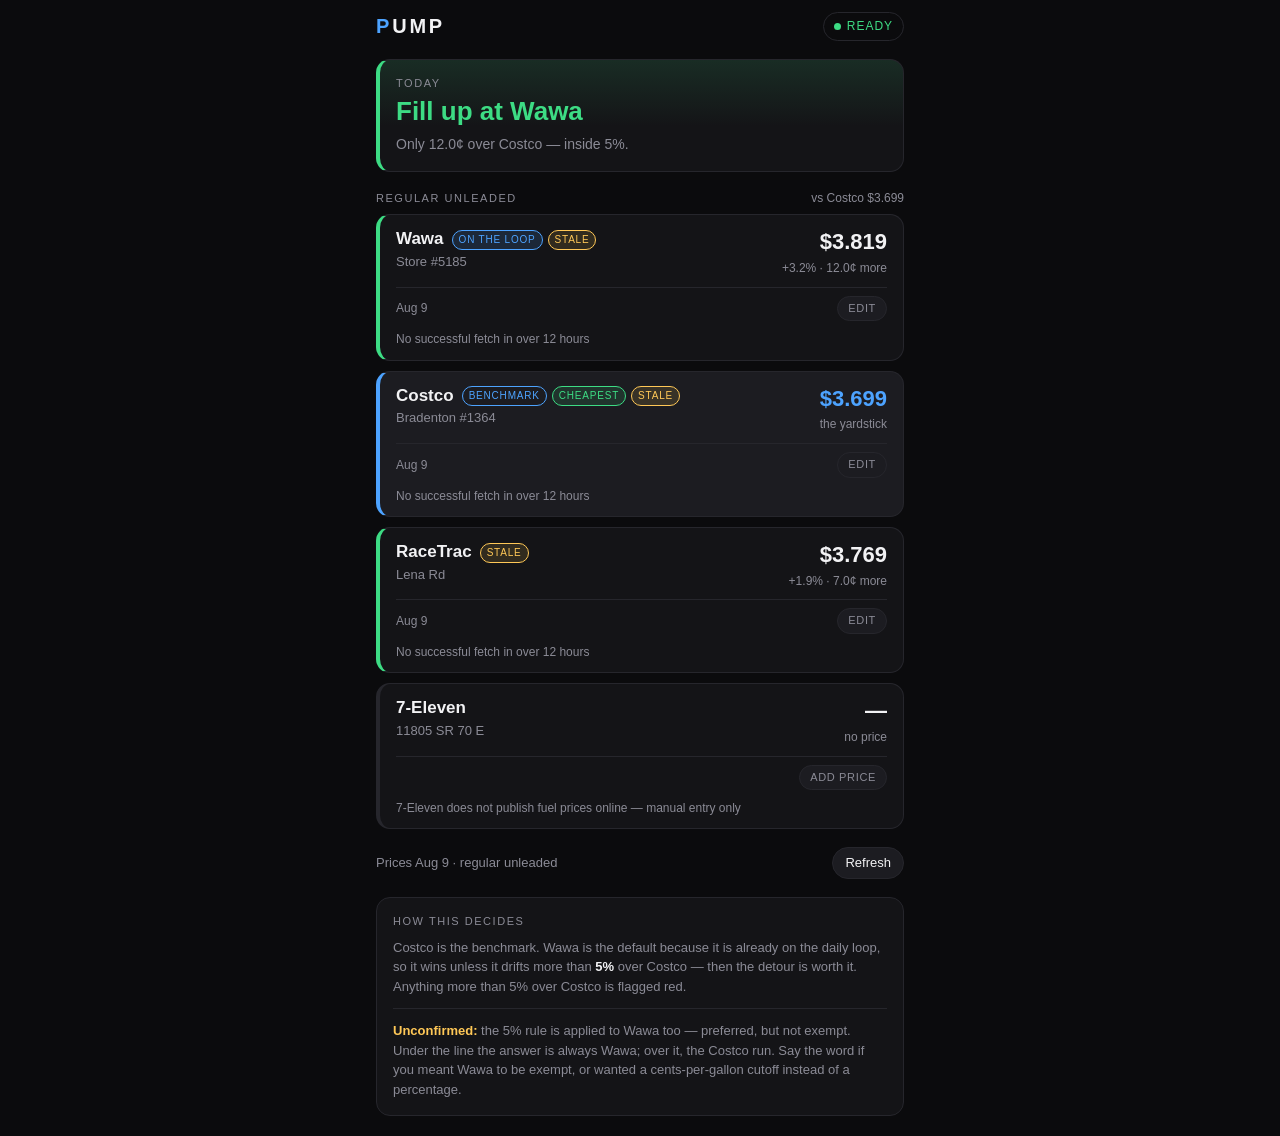
==== gas-prices/index.html @ 71c37ec2 "Add Pump's UI, price fetcher, and scheduled workflow Completes the four-station regular-unleaded tra" ====
<!DOCTYPE html>
<html lang="en">
<head>
  <meta charset="utf-8">
  <title>Pump</title>
  <meta name="viewport" content="width=device-width, initial-scale=1, viewport-fit=cover">
  <meta name="description" content="Regular unleaded at four Bradenton stations, already compared.">
  <meta name="theme-color" content="#0b0b0d">

  <!-- iOS standalone / home screen -->
  <meta name="apple-mobile-web-app-capable" content="yes">
  <meta name="mobile-web-app-capable" content="yes">
  <meta name="apple-mobile-web-app-status-bar-style" content="black-translucent">
  <meta name="apple-mobile-web-app-title" content="Pump">
  <link rel="apple-touch-icon" href="./icons/icon-180.png">

  <!-- All paths are relative so this works from a GitHub Pages subpath. -->
  <link rel="manifest" href="./manifest.json">
  <link rel="icon" href="./icons/icon-192.png">
  <link rel="stylesheet" href="./css/style.css">
</head>
<body>
  <main class="app">

    <header class="topbar">
      <h1 class="wordmark">Pump</h1>
      <span id="status" class="status status--idle" role="status" aria-live="polite">loading</span>
    </header>

    <!-- The answer. Everything below this is the reasoning. -->
    <section id="verdict" class="verdict verdict--unknown" aria-label="Verdict">
      <p class="verdict__label">Today</p>
      <h2 id="verdict-headline" class="verdict__headline">…</h2>
      <p id="verdict-detail" class="verdict__detail"></p>
    </section>

    <!-- Stations -->
    <section aria-label="Stations">
      <div class="section-head">
        <p class="section-label">Regular unleaded</p>
        <p id="benchmark-note" class="section-note"></p>
      </div>
      <ul id="stations" class="stations"></ul>
    </section>

    <!-- Meta -->
    <section class="meta" aria-label="Data freshness">
      <div class="meta__row">
        <span id="updated" class="meta__updated">—</span>
        <button id="refresh" class="btn btn--small" type="button">Refresh</button>
      </div>
      <p id="data-error" class="meta__error is-hidden" role="alert"></p>
      <button id="clear-all" class="btn btn--tiny is-hidden" type="button">Clear all typed prices</button>
    </section>

    <!-- The rule, stated plainly, because it is a judgement call and not a fact. -->
    <section class="rule" aria-label="How this decides">
      <p class="section-label">How this decides</p>
      <p class="rule__body">
        Costco is the benchmark. Wawa is the default because it is already on
        the daily loop, so it wins unless it drifts more than
        <strong>5%</strong> over Costco — then the detour is worth it. Anything
        more than 5% over Costco is flagged red.
      </p>
      <p class="rule__flag">
        <strong>Unconfirmed:</strong> the 5% rule is applied to Wawa too —
        preferred, but not exempt. Under the line the answer is always Wawa;
        over it, the Costco run. Say the word if you meant Wawa to be exempt,
        or wanted a cents-per-gallon cutoff instead of a percentage.
      </p>
    </section>

  </main>

  <script type="module" src="./js/app.js"></script>
</body>
</html>
---- gas-prices/css/style.css ----
/* Pump — dark, mobile-first, one column.
 *
 * The accent is blue on purpose: red / amber / green are load-bearing here
 * (over the line, make the trip, fill up), so the brand colour has to stay
 * out of that vocabulary entirely.
 */

:root {
  --bg: #0b0b0d;
  --surface: #141417;
  --surface-hi: #1c1c21;
  --line: #26262c;
  --text: #f2f2f4;
  --muted: #8b8b96;
  --accent: #4da3ff;
  --accent-dim: rgba(77, 163, 255, 0.14);

  --ok: #3ddc84;
  --ok-dim: rgba(61, 220, 132, 0.12);
  --warn: #ffc857;
  --warn-dim: rgba(255, 200, 87, 0.12);
  --bad: #ff5c5c;
  --bad-dim: rgba(255, 92, 92, 0.12);

  --radius: 14px;
  --pad: 16px;
}

* { box-sizing: border-box; }

.is-hidden { display: none; }

html, body {
  margin: 0;
  background: var(--bg);
  color: var(--text);
  font: 16px/1.4 -apple-system, BlinkMacSystemFont, "Segoe UI", Roboto, sans-serif;
  -webkit-font-smoothing: antialiased;
  overscroll-behavior-y: none;
}

button { font: inherit; color: inherit; }

/* Safe areas: iOS notch at the top, home indicator at the bottom. */
.app {
  max-width: 560px;
  margin: 0 auto;
  padding:
    calc(env(safe-area-inset-top) + 12px)
    calc(env(safe-area-inset-right) + var(--pad))
    calc(env(safe-area-inset-bottom) + 20px)
    calc(env(safe-area-inset-left) + var(--pad));
  display: flex;
  flex-direction: column;
  gap: 18px;
}

/* -- top bar -------------------------------------------------------------- */

.topbar {
  display: flex;
  align-items: center;
  justify-content: space-between;
  gap: 12px;
}

.wordmark {
  margin: 0;
  font-size: 20px;
  font-weight: 700;
  letter-spacing: 0.14em;
  text-transform: uppercase;
}
.wordmark::first-letter { color: var(--accent); }

.status {
  font-size: 12px;
  letter-spacing: 0.08em;
  text-transform: uppercase;
  padding: 5px 10px;
  border-radius: 999px;
  border: 1px solid var(--line);
  color: var(--muted);
  white-space: nowrap;
}
.status::before {
  content: "";
  display: inline-block;
  width: 7px; height: 7px;
  border-radius: 50%;
  margin-right: 6px;
  vertical-align: middle;
  background: currentColor;
}
.status--loading { color: var(--muted); }
.status--ok { color: var(--ok); }
.status--warn { color: var(--warn); }
.status--error { color: var(--bad); }

/* -- verdict -------------------------------------------------------------- */

.verdict {
  background: var(--surface);
  border: 1px solid var(--line);
  border-left-width: 4px;
  border-radius: var(--radius);
  padding: var(--pad);
}
.verdict--good { border-left-color: var(--ok); background: linear-gradient(var(--ok-dim), transparent 60%), var(--surface); }
.verdict--warn { border-left-color: var(--warn); background: linear-gradient(var(--warn-dim), transparent 60%), var(--surface); }
.verdict--unknown { border-left-color: var(--line); }

.verdict__label {
  margin: 0 0 6px;
  font-size: 11px;
  letter-spacing: 0.14em;
  text-transform: uppercase;
  color: var(--muted);
}
.verdict__headline {
  margin: 0;
  font-size: 26px;
  line-height: 1.15;
  font-weight: 700;
}
.verdict--good .verdict__headline { color: var(--ok); }
.verdict--warn .verdict__headline { color: var(--warn); }

.verdict__detail {
  margin: 8px 0 0;
  font-size: 14px;
  color: var(--muted);
}

/* -- section headings ----------------------------------------------------- */

.section-head {
  display: flex;
  align-items: baseline;
  justify-content: space-between;
  gap: 10px;
  margin-bottom: 8px;
}
.section-label {
  margin: 0;
  font-size: 11px;
  letter-spacing: 0.14em;
  text-transform: uppercase;
  color: var(--muted);
}
.section-note {
  margin: 0;
  font-size: 12px;
  color: var(--muted);
}

/* -- stations ------------------------------------------------------------- */

.stations {
  list-style: none;
  margin: 0;
  padding: 0;
  display: flex;
  flex-direction: column;
  gap: 10px;
}

.station {
  background: var(--surface);
  border: 1px solid var(--line);
  border-left-width: 4px;
  border-radius: var(--radius);
  padding: 12px var(--pad);
  display: grid;
  grid-template-columns: 1fr auto;
  gap: 2px 12px;
}
.station--good { border-left-color: var(--ok); }
.station--bad { border-left-color: var(--bad); }
.station--benchmark { border-left-color: var(--accent); }
.station--unknown { border-left-color: var(--line); }

.station.is-cheapest { background: var(--surface-hi); }

.station__who { min-width: 0; }

.station__name {
  font-size: 17px;
  font-weight: 600;
  color: var(--text);
  text-decoration: none;
}
.station__name:hover { color: var(--accent); }

.station__where {
  margin: 2px 0 0;
  font-size: 13px;
  color: var(--muted);
}

.station__tags {
  display: inline-flex;
  flex-wrap: wrap;
  gap: 5px;
  margin-left: 8px;
  vertical-align: middle;
}
.tag {
  font-size: 10px;
  letter-spacing: 0.08em;
  text-transform: uppercase;
  padding: 2px 6px;
  border-radius: 999px;
  border: 1px solid var(--line);
  color: var(--muted);
  white-space: nowrap;
}
.tag--pref { color: var(--accent); border-color: var(--accent); background: var(--accent-dim); }
.tag--bench { color: var(--accent); border-color: var(--accent); }
.tag--cheap { color: var(--ok); border-color: var(--ok); background: var(--ok-dim); }
.tag--manual { color: var(--text); }
.tag--stale { color: var(--warn); border-color: var(--warn); background: var(--warn-dim); }

.station__what { text-align: right; white-space: nowrap; }

.station__price {
  margin: 0;
  font-size: 22px;
  font-weight: 700;
  font-variant-numeric: tabular-nums;
}
.station--bad .station__price { color: var(--bad); }
.station--benchmark .station__price { color: var(--accent); }

.station__delta {
  margin: 2px 0 0;
  font-size: 12px;
  color: var(--muted);
  font-variant-numeric: tabular-nums;
}
.station--bad .station__delta { color: var(--bad); }

.station__foot {
  grid-column: 1 / -1;
  display: flex;
  align-items: center;
  justify-content: space-between;
  gap: 10px;
  margin-top: 8px;
  padding-top: 8px;
  border-top: 1px solid var(--line);
}
.station__age { font-size: 12px; color: var(--muted); }
.station__actions { display: flex; gap: 6px; }

.station__note {
  grid-column: 1 / -1;
  margin: 8px 0 0;
  font-size: 12px;
  line-height: 1.35;
  color: var(--muted);
}

/* -- buttons -------------------------------------------------------------- */

.btn {
  background: var(--surface-hi);
  border: 1px solid var(--line);
  border-radius: 999px;
  padding: 7px 14px;
  cursor: pointer;
  -webkit-tap-highlight-color: transparent;
}
.btn:hover { border-color: var(--accent); color: var(--accent); }
.btn:active { transform: translateY(1px); }

.btn--small { font-size: 13px; padding: 6px 12px; }
.btn--tiny {
  font-size: 11px;
  letter-spacing: 0.06em;
  text-transform: uppercase;
  padding: 4px 10px;
  color: var(--muted);
}

/* -- manual price entry --------------------------------------------------- */

.editor {
  grid-column: 1 / -1;
  display: flex;
  flex-wrap: wrap;
  align-items: center;
  gap: 8px;
  margin-top: 10px;
}

.editor__input {
  flex: 1 1 120px;
  min-width: 0;
  background: var(--bg);
  border: 1px solid var(--accent);
  border-radius: 10px;
  color: var(--text);
  /* 16px keeps iOS from zooming the viewport when the field takes focus. */
  font: 16px/1 -apple-system, BlinkMacSystemFont, "Segoe UI", Roboto, sans-serif;
  font-variant-numeric: tabular-nums;
  padding: 10px 12px;
}
.editor__input:focus { outline: 2px solid var(--accent-dim); outline-offset: 1px; }

/* The number spinners are useless at a 0.001 step on a phone. */
.editor__input::-webkit-outer-spin-button,
.editor__input::-webkit-inner-spin-button { -webkit-appearance: none; margin: 0; }
.editor__input { -moz-appearance: textfield; appearance: textfield; }

.editor__error {
  flex: 1 0 100%;
  margin: 0;
  font-size: 12px;
  color: var(--bad);
}

/* -- meta ----------------------------------------------------------------- */

.meta { display: flex; flex-direction: column; gap: 8px; }
.meta__row {
  display: flex;
  align-items: center;
  justify-content: space-between;
  gap: 12px;
}
.meta__updated { font-size: 13px; color: var(--muted); }
.meta__error { margin: 0; font-size: 13px; color: var(--bad); }
.meta .btn--tiny { align-self: flex-start; }

/* -- the rule ------------------------------------------------------------- */

.rule {
  background: var(--surface);
  border: 1px solid var(--line);
  border-radius: var(--radius);
  padding: var(--pad);
}
.rule__body {
  margin: 8px 0 0;
  font-size: 13px;
  line-height: 1.5;
  color: var(--muted);
}
.rule__body strong { color: var(--text); }

.rule__flag {
  margin: 12px 0 0;
  padding-top: 12px;
  border-top: 1px solid var(--line);
  font-size: 13px;
  line-height: 1.5;
  color: var(--muted);
}
.rule__flag strong { color: var(--warn); }
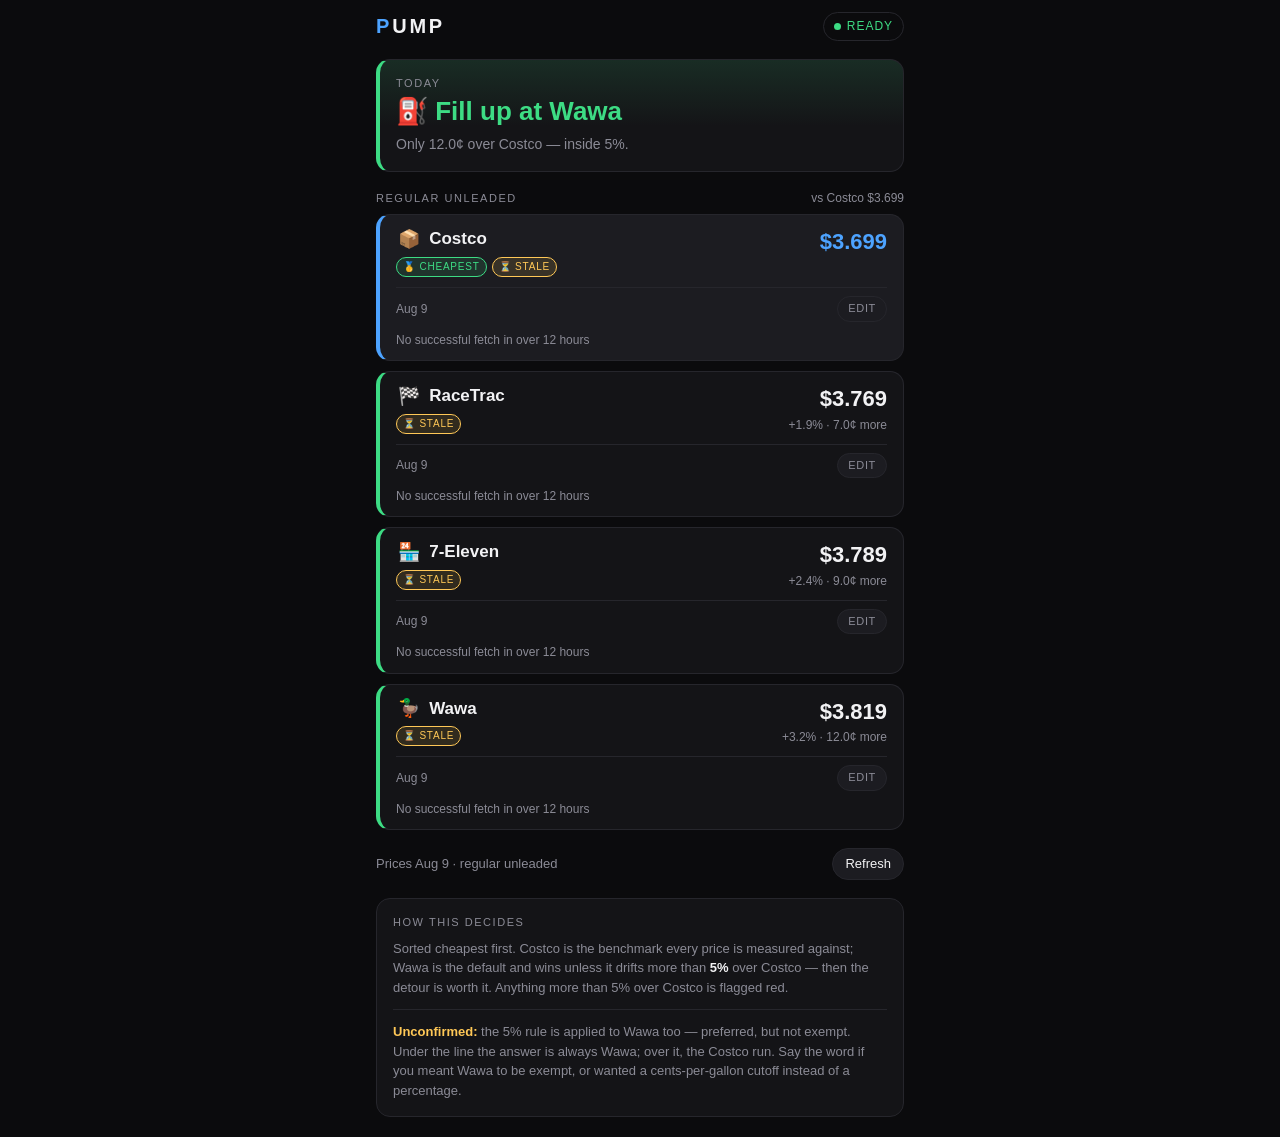
==== commit 0b649850: "Fetch 7-Eleven prices, rank by price, and drop identifying detail 7-Eleven does publish, daily, and " ====
--- a/gas-prices/index.html
+++ b/gas-prices/index.html
@@ -4,7 +4,7 @@
   <meta charset="utf-8">
   <title>Pump</title>
   <meta name="viewport" content="width=device-width, initial-scale=1, viewport-fit=cover">
-  <meta name="description" content="Regular unleaded at four Bradenton stations, already compared.">
+  <meta name="description" content="Regular unleaded at four nearby stations, already compared.">
   <meta name="theme-color" content="#0b0b0d">
 
   <!-- iOS standalone / home screen -->
@@ -57,8 +57,8 @@
     <section class="rule" aria-label="How this decides">
       <p class="section-label">How this decides</p>
       <p class="rule__body">
-        Costco is the benchmark. Wawa is the default because it is already on
-        the daily loop, so it wins unless it drifts more than
+        Sorted cheapest first. Costco is the benchmark every price is measured
+        against; Wawa is the default and wins unless it drifts more than
         <strong>5%</strong> over Costco — then the detour is worth it. Anything
         more than 5% over Costco is flagged red.
       </p>
--- a/gas-prices/css/style.css
+++ b/gas-prices/css/style.css
@@ -185,25 +185,30 @@
 .station__who { min-width: 0; }
 
 .station__name {
+  margin: 0;
   font-size: 17px;
   font-weight: 600;
   color: var(--text);
-  text-decoration: none;
-}
-.station__name:hover { color: var(--accent); }
-
-.station__where {
-  margin: 2px 0 0;
-  font-size: 13px;
-  color: var(--muted);
+  display: flex;
+  align-items: center;
+  gap: 8px;
+}
+
+/* Emoji render at whatever size the font gives them; pin the box so the four
+ * rows line up even though the glyphs have different natural widths. */
+.station__icon {
+  flex: none;
+  width: 1.4em;
+  font-size: 18px;
+  line-height: 1;
+  text-align: center;
 }
 
 .station__tags {
-  display: inline-flex;
+  display: flex;
   flex-wrap: wrap;
   gap: 5px;
-  margin-left: 8px;
-  vertical-align: middle;
+  margin-top: 6px;
 }
 .tag {
   font-size: 10px;
@@ -215,8 +220,6 @@
   color: var(--muted);
   white-space: nowrap;
 }
-.tag--pref { color: var(--accent); border-color: var(--accent); background: var(--accent-dim); }
-.tag--bench { color: var(--accent); border-color: var(--accent); }
 .tag--cheap { color: var(--ok); border-color: var(--ok); background: var(--ok-dim); }
 .tag--manual { color: var(--text); }
 .tag--stale { color: var(--warn); border-color: var(--warn); background: var(--warn-dim); }
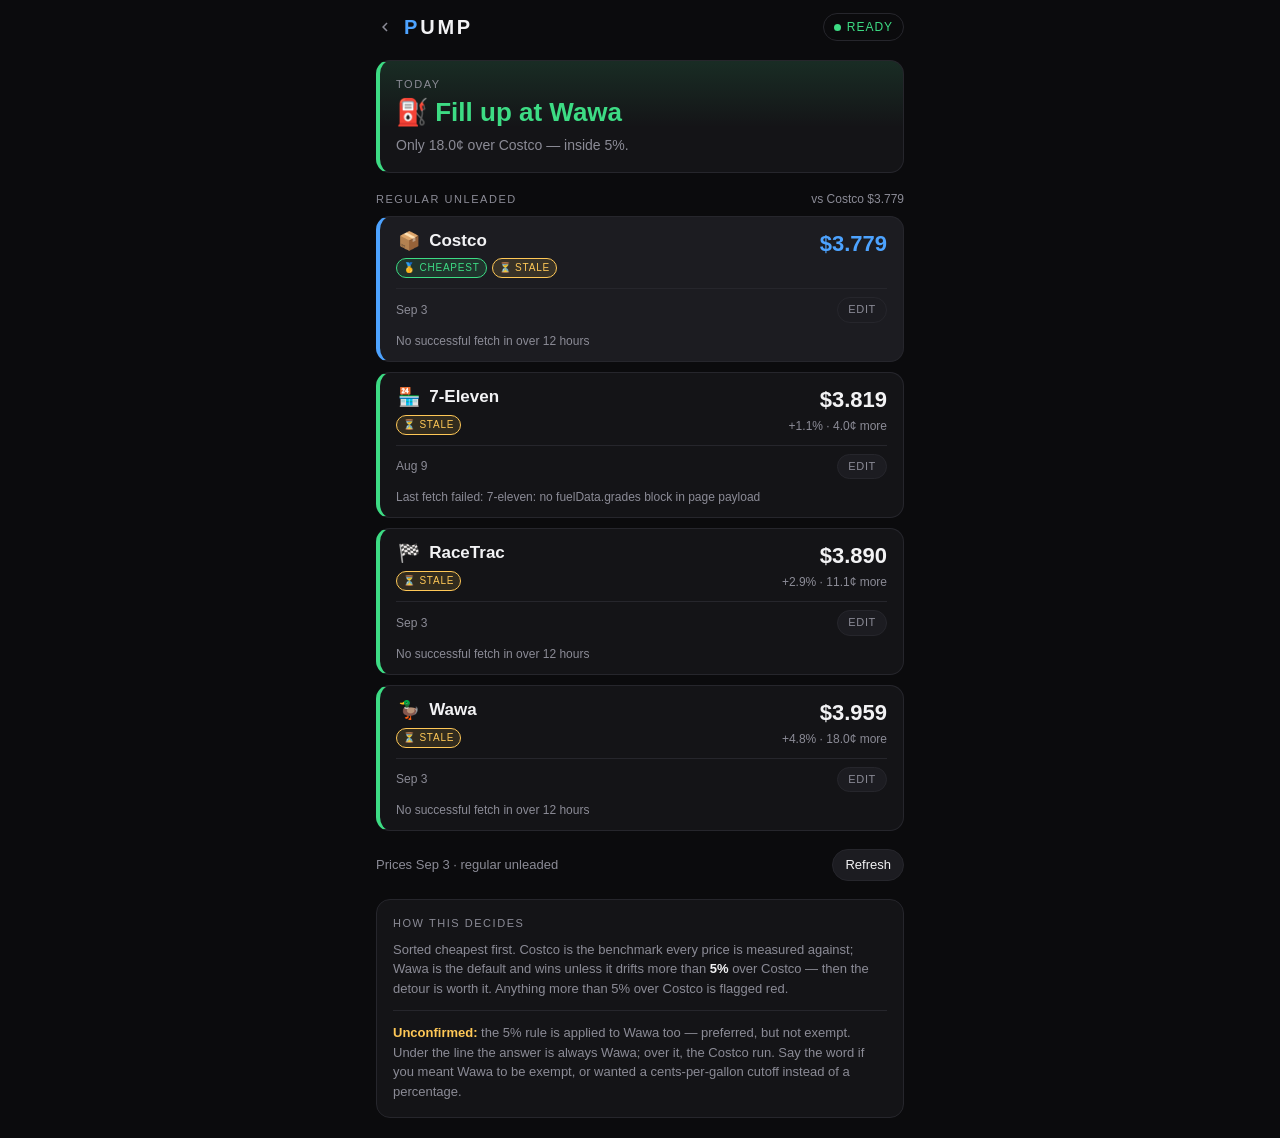
==== commit cbbfda4c: "Add back link to landing page in each app's topbar Each app now has a small chevron icon-link before" ====
--- a/gas-prices/index.html
+++ b/gas-prices/index.html
@@ -23,7 +23,12 @@
   <main class="app">
 
     <header class="topbar">
-      <h1 class="wordmark">Pump</h1>
+      <div class="topbar__title">
+        <a class="back" href="../" aria-label="All apps">
+          <svg viewBox="0 0 24 24" aria-hidden="true"><path fill="currentColor" d="M15.41 7.41L14 6l-6 6 6 6 1.41-1.41L10.83 12z"/></svg>
+        </a>
+        <h1 class="wordmark">Pump</h1>
+      </div>
       <span id="status" class="status status--idle" role="status" aria-live="polite">loading</span>
     </header>
 
--- a/gas-prices/css/style.css
+++ b/gas-prices/css/style.css
@@ -63,6 +63,28 @@
   justify-content: space-between;
   gap: 12px;
 }
+
+.topbar__title {
+  display: flex;
+  align-items: center;
+  gap: 4px;
+  min-width: 0;
+}
+
+.back {
+  display: inline-flex;
+  align-items: center;
+  justify-content: center;
+  flex: none;
+  width: 30px;
+  height: 30px;
+  margin-left: -6px;
+  border-radius: 8px;
+  color: var(--muted);
+  -webkit-tap-highlight-color: transparent;
+}
+.back:hover { color: var(--accent); }
+.back svg { width: 18px; height: 18px; }
 
 .wordmark {
   margin: 0;
